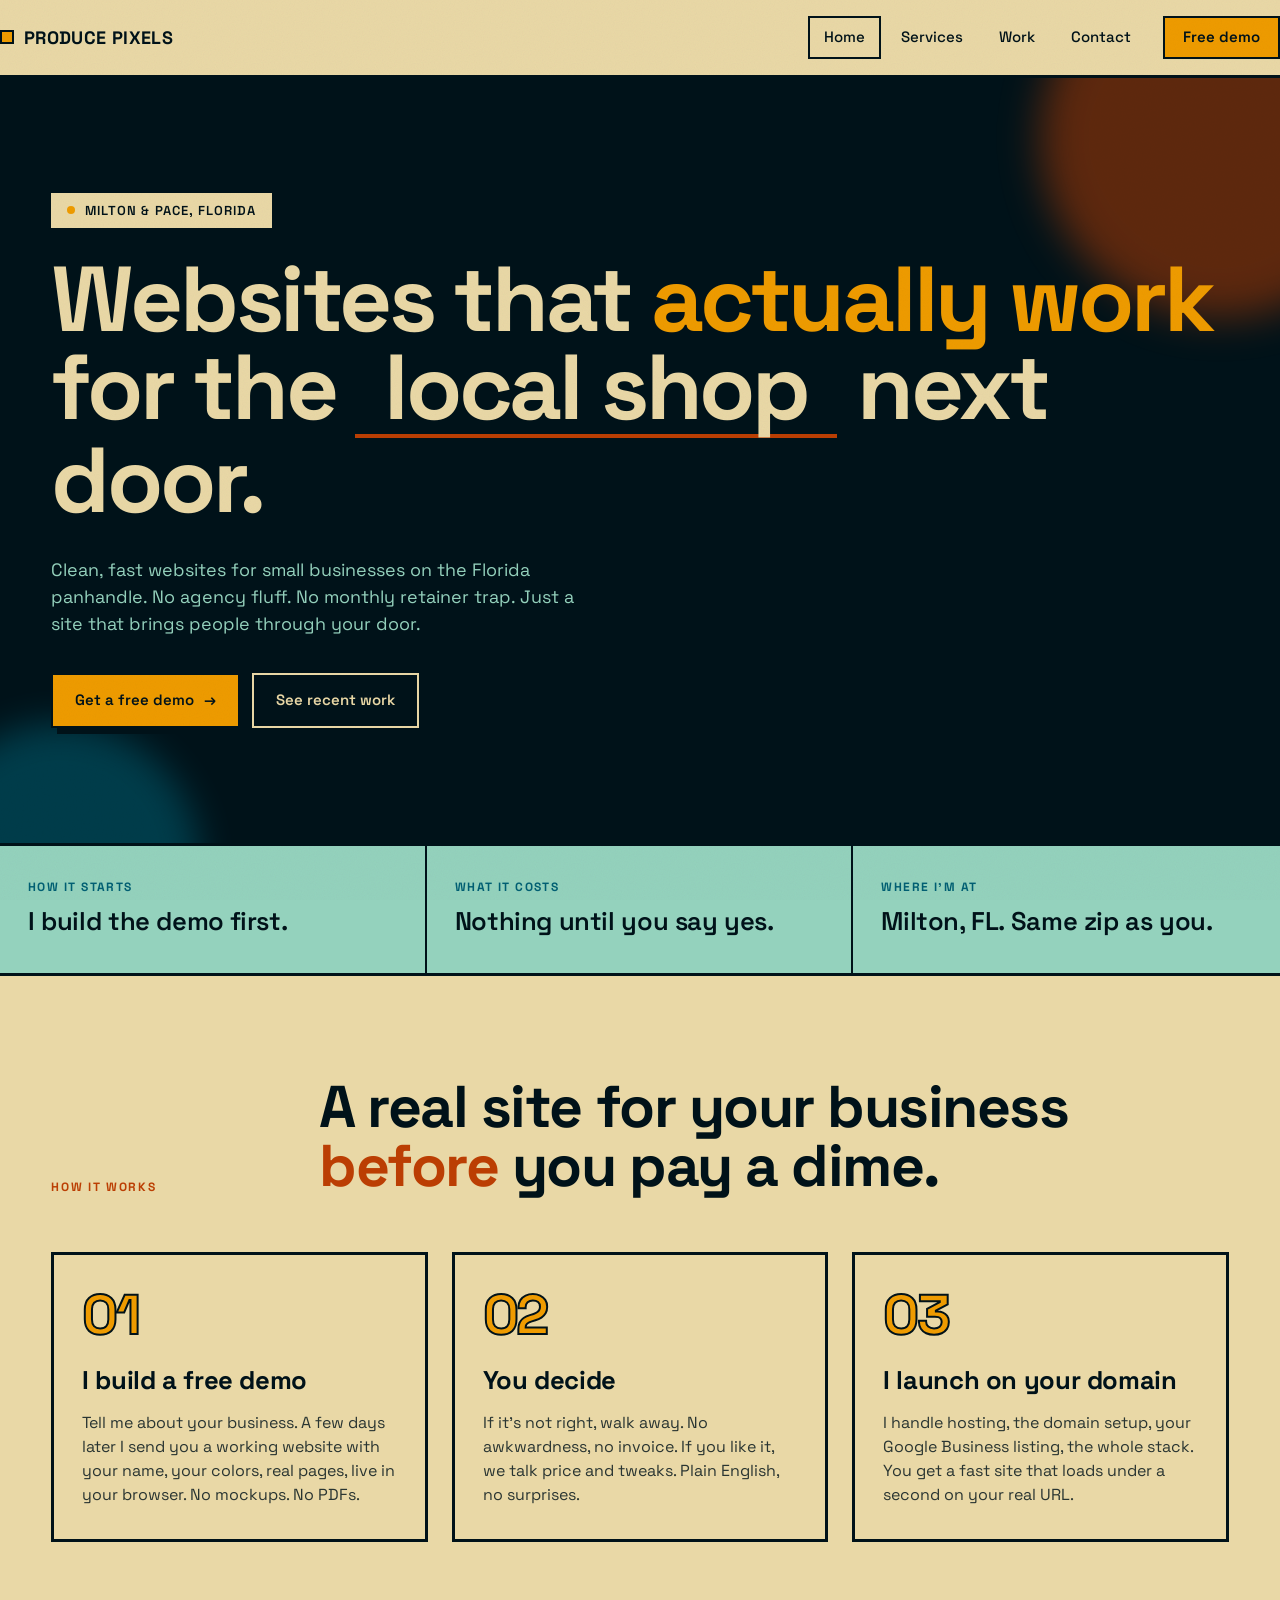
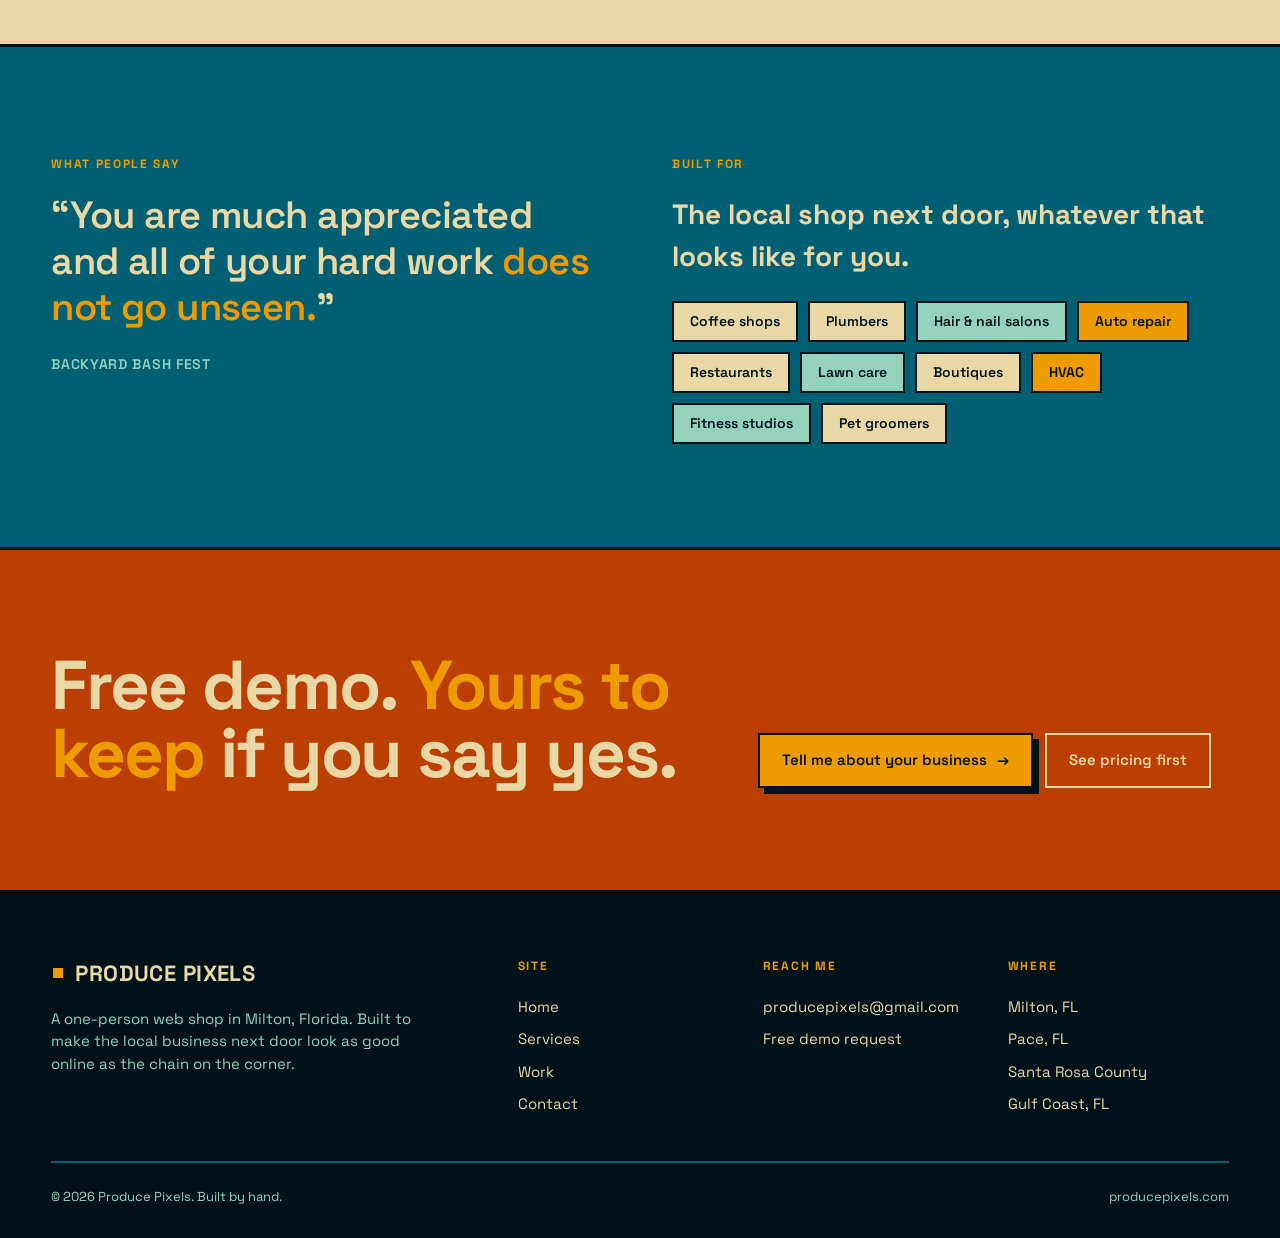
==== index.html @ ea698794 "Initial commit: Produce Pixels v1 site Vanilla HTML/CSS/JS multi-page site for the Produce Pixels we" ====
<!doctype html>
<html lang="en">
<head>
  <meta charset="utf-8" />
  <meta name="viewport" content="width=device-width, initial-scale=1" />
  <title>Produce Pixels / Websites for Milton &amp; Pace small businesses</title>
  <meta name="description" content="Clean, fast websites for small businesses in Milton and Pace, Florida. Free demo first. You decide if you want it." />
  <meta name="theme-color" content="#001219" />

  <link rel="preconnect" href="https://fonts.googleapis.com">
  <link rel="preconnect" href="https://fonts.gstatic.com" crossorigin>
  <link href="https://fonts.googleapis.com/css2?family=Space+Grotesk:wght@400;500;600;700&display=swap" rel="stylesheet">

  <link rel="stylesheet" href="styles.css" />
</head>
<body>

  <header class="topbar">
    <div class="shell topbar-inner">
      <a href="index.html" class="brand"><span class="blip"></span>Produce Pixels</a>
      <button class="mobile-toggle" aria-expanded="false" aria-controls="primary-nav">Menu</button>
      <nav class="nav" id="primary-nav">
        <a href="index.html" aria-current="page">Home</a>
        <a href="services.html">Services</a>
        <a href="portfolio.html">Work</a>
        <a href="contact.html">Contact</a>
        <a href="contact.html" class="cta">Free demo</a>
      </nav>
    </div>
  </header>

  <main>

    <section class="hero">
      <div class="hero-glow" aria-hidden="true"></div>
      <div class="shell hero-grid">
        <div>
          <span class="tag-row"><span class="pip"></span>Milton &amp; Pace, Florida</span>
          <h1 class="h1">Websites that <span class="accent">actually&nbsp;work</span> for the <span class="cycle" data-cycle="local shop|coffee shop|plumber|hair salon|diner|lawn guy|HVAC tech|boutique|auto shop">local shop</span> next door.</h1>
          <p class="hero-sub">Clean, fast websites for small businesses on the Florida panhandle. No agency fluff. No monthly retainer trap. Just a site that brings people through your door.</p>
          <div class="hero-actions">
            <a href="contact.html" class="btn btn-primary">Get a free demo <span class="arrow">→</span></a>
            <a href="portfolio.html" class="btn btn-onDark">See recent work</a>
          </div>
        </div>
      </div>
    </section>

    <section class="facts">
      <div class="facts-grid">
        <div class="fact">
          <p class="label">How it starts</p>
          <p class="value">I build the demo first.</p>
        </div>
        <div class="fact">
          <p class="label">What it costs</p>
          <p class="value">Nothing until you say yes.</p>
        </div>
        <div class="fact">
          <p class="label">Where I&rsquo;m at</p>
          <p class="value">Milton, FL. Same zip as you.</p>
        </div>
      </div>
    </section>

    <section class="section">
      <div class="shell">
        <div class="section-header">
          <span class="section-label">How it works</span>
          <h2 class="h2">A real site for your business <span class="accent">before</span> you pay a dime.</h2>
        </div>
        <div class="steps">
          <div class="step">
            <div class="num">01</div>
            <h3>I build a free demo</h3>
            <p>Tell me about your business. A few days later I send you a working website with your name, your colors, real pages, live in your browser. No mockups. No PDFs.</p>
          </div>
          <div class="step">
            <div class="num">02</div>
            <h3>You decide</h3>
            <p>If it&rsquo;s not right, walk away. No awkwardness, no invoice. If you like it, we talk price and tweaks. Plain English, no surprises.</p>
          </div>
          <div class="step">
            <div class="num">03</div>
            <h3>I launch on your domain</h3>
            <p>I handle hosting, the domain setup, your Google Business listing, the whole stack. You get a fast site that loads under a second on your real URL.</p>
          </div>
        </div>
      </div>
    </section>

    <section class="proof">
      <div class="shell proof-grid">
        <div class="quote-block">
          <span class="section-label">What people say</span>
          <p class="quote">&ldquo;You are much appreciated and all of your hard work <span class="accent">does not go unseen.</span>&rdquo;</p>
          <div class="quote-meta">Backyard Bash Fest</div>
        </div>
        <div class="industries-block">
          <span class="section-label">Built for</span>
          <h3>The local shop next door, whatever that looks like for you.</h3>
          <div class="chips">
            <span class="chip">Coffee shops</span>
            <span class="chip">Plumbers</span>
            <span class="chip">Hair &amp; nail salons</span>
            <span class="chip">Auto repair</span>
            <span class="chip">Restaurants</span>
            <span class="chip">Lawn care</span>
            <span class="chip">Boutiques</span>
            <span class="chip">HVAC</span>
            <span class="chip">Fitness studios</span>
            <span class="chip">Pet groomers</span>
          </div>
        </div>
      </div>
    </section>

    <section class="cta-band">
      <div class="shell cta-grid">
        <h2 class="cta-headline">Free demo. <span class="accent">Yours to keep</span> if you say yes.</h2>
        <div class="cta-row">
          <a href="contact.html" class="btn btn-primary">Tell me about your business <span class="arrow">→</span></a>
          <a href="services.html" class="btn btn-onDark">See pricing first</a>
        </div>
      </div>
    </section>

  </main>

  <footer class="footer">
    <div class="shell">
      <div class="footer-grid">
        <div>
          <a href="index.html" class="brand"><span class="blip"></span>Produce Pixels</a>
          <p class="footer-tag">A one-person web shop in Milton, Florida. Built to make the local business next door look as good online as the chain on the corner.</p>
        </div>
        <div class="footer-cols">
          <div class="footer-col">
            <h4>Site</h4>
            <a href="index.html">Home</a>
            <a href="services.html">Services</a>
            <a href="portfolio.html">Work</a>
            <a href="contact.html">Contact</a>
          </div>
          <div class="footer-col">
            <h4>Reach me</h4>
            <a href="mailto:producepixels@gmail.com">producepixels@gmail.com</a>
            <a href="contact.html">Free demo request</a>
          </div>
          <div class="footer-col">
            <h4>Where</h4>
            <a>Milton, FL</a>
            <a>Pace, FL</a>
            <a>Santa Rosa County</a>
            <a>Gulf Coast, FL</a>
          </div>
        </div>
      </div>
      <div class="footer-bottom">
        <span>&copy; 2026 Produce Pixels. Built by hand.</span>
        <span>producepixels.com</span>
      </div>
    </div>
  </footer>

  <script src="script.js"></script>

</body>
</html>
---- styles.css ----
:root {
  --ink-black: #001219;
  --dark-teal: #005f73;
  --dark-cyan: #0a9396;
  --pearl-aqua: #94d2bd;
  --vanilla-custard: #e9d8a6;
  --golden-orange: #ee9b00;
  --burnt-caramel: #ca6702;
  --rusty-spice: #bb3e03;
  --oxidized-iron: #ae2012;
  --brown-red: #9b2226;

  --bg: var(--vanilla-custard);
  --ink: var(--ink-black);
  --ink-soft: rgba(0, 18, 25, 0.72);
  --rule: var(--ink-black);

  --max: 1320px;
  --gutter: clamp(20px, 4vw, 64px);
  --border-w: 3px;

  --sans: "Space Grotesk", -apple-system, BlinkMacSystemFont, "Segoe UI", Roboto, "Helvetica Neue", Arial, sans-serif;
}

* { box-sizing: border-box; }
html, body { margin: 0; padding: 0; }

html {
  background: var(--bg);
  color: var(--ink);
  font-family: var(--sans);
  font-size: 17px;
  line-height: 1.5;
  -webkit-font-smoothing: antialiased;
  text-rendering: optimizeLegibility;
}

body { overflow-x: hidden; }

a { color: inherit; text-decoration: none; }
img, svg { display: block; max-width: 100%; }
button { font-family: inherit; }

.shell {
  max-width: var(--max);
  margin: 0 auto;
  padding-left: var(--gutter);
  padding-right: var(--gutter);
}

.full {
  padding-left: var(--gutter);
  padding-right: var(--gutter);
}

/* ============ TOP BAR ============ */
.topbar {
  position: sticky;
  top: 0;
  z-index: 50;
  background: var(--vanilla-custard);
  border-bottom: var(--border-w) solid var(--ink-black);
}
.topbar-inner {
  display: flex;
  align-items: center;
  justify-content: space-between;
  padding: 16px 0;
}
.brand {
  font-weight: 700;
  font-size: 18px;
  letter-spacing: 0.02em;
  text-transform: uppercase;
  display: inline-flex;
  align-items: center;
  gap: 10px;
}
.brand .blip {
  width: 14px;
  height: 14px;
  background: var(--golden-orange);
  border: 2px solid var(--ink-black);
  display: inline-block;
}
.nav {
  display: flex;
  gap: 4px;
  align-items: center;
  font-weight: 500;
  font-size: 15px;
}
.nav a {
  padding: 8px 14px;
  color: var(--ink-black);
  border: 2px solid transparent;
  transition: background .12s ease, color .12s ease, border-color .12s ease;
}
.nav a:hover { background: var(--ink-black); color: var(--vanilla-custard); }
.nav a[aria-current="page"] {
  border-color: var(--ink-black);
}
.nav .cta {
  background: var(--golden-orange);
  color: var(--ink-black);
  border: 2px solid var(--ink-black);
  font-weight: 600;
  margin-left: 12px;
  padding: 8px 18px;
}
.nav .cta:hover { background: var(--rusty-spice); color: var(--vanilla-custard); }

.mobile-toggle {
  display: none;
  background: var(--ink-black);
  color: var(--vanilla-custard);
  border: 2px solid var(--ink-black);
  padding: 8px 16px;
  font-size: 14px;
  font-weight: 600;
  text-transform: uppercase;
  letter-spacing: 0.05em;
  cursor: pointer;
}

/* ============ HERO ============ */
.hero {
  background: var(--ink-black);
  color: var(--vanilla-custard);
  border-bottom: var(--border-w) solid var(--ink-black);
  padding-top: clamp(56px, 9vw, 130px);
  padding-bottom: clamp(56px, 9vw, 130px);
  position: relative;
  overflow: hidden;
}
.hero::before {
  content: "";
  position: absolute;
  right: -120px;
  top: -120px;
  width: 360px;
  height: 360px;
  background: var(--rusty-spice);
  border-radius: 50%;
  opacity: 0.5;
  filter: blur(20px);
  pointer-events: none;
  animation: drift1 18s ease-in-out infinite;
}
.hero::after {
  content: "";
  position: absolute;
  left: -80px;
  bottom: -160px;
  width: 280px;
  height: 280px;
  background: var(--dark-teal);
  border-radius: 50%;
  opacity: 0.55;
  filter: blur(18px);
  pointer-events: none;
  animation: drift2 22s ease-in-out infinite;
}
.hero-grid {
  position: relative;
  z-index: 1;
  display: grid;
  grid-template-columns: 1fr;
  gap: 40px;
  align-items: end;
}
.tag-row {
  display: inline-flex;
  align-items: center;
  gap: 10px;
  padding: 6px 14px;
  background: var(--vanilla-custard);
  color: var(--ink-black);
  font-size: 13px;
  font-weight: 600;
  letter-spacing: 0.08em;
  text-transform: uppercase;
  border: 2px solid var(--vanilla-custard);
  margin-bottom: 28px;
}
.tag-row .pip {
  width: 8px;
  height: 8px;
  background: var(--golden-orange);
  border-radius: 50%;
}
.h1 {
  font-weight: 700;
  font-size: clamp(40px, 7.2vw, 96px);
  line-height: 0.95;
  letter-spacing: -0.035em;
  margin: 0 0 32px;
  color: var(--vanilla-custard);
}
.h1 .accent { color: var(--golden-orange); }
.h1 .underline {
  background: linear-gradient(transparent 64%, var(--rusty-spice) 64%, var(--rusty-spice) 88%, transparent 88%);
  padding: 0 0.05em;
}
.hero-sub {
  max-width: 50ch;
  font-size: clamp(17px, 1.4vw, 20px);
  color: var(--pearl-aqua);
  margin: 0 0 36px;
}
.hero-actions {
  display: flex;
  flex-wrap: wrap;
  gap: 12px;
  align-items: center;
}

.btn {
  display: inline-flex;
  align-items: center;
  gap: 10px;
  padding: 14px 22px;
  font-weight: 600;
  font-size: 15px;
  border: 2px solid var(--ink-black);
  background: var(--vanilla-custard);
  color: var(--ink-black);
  cursor: pointer;
  transition: transform .1s ease, background .15s ease, color .15s ease, border-color .15s ease, box-shadow .12s ease;
}
.btn .arrow { display: inline-block; transition: transform .15s ease; }
.btn:hover .arrow { transform: translate(3px, -1px); }

.btn-primary {
  background: var(--golden-orange);
  color: var(--ink-black);
  box-shadow: 6px 6px 0 var(--ink-black);
}
.btn-primary:hover {
  background: var(--rusty-spice);
  color: var(--vanilla-custard);
  box-shadow: 8px 8px 0 var(--ink-black);
}

.btn-onDark {
  background: transparent;
  color: var(--vanilla-custard);
  border-color: var(--vanilla-custard);
}
.btn-onDark:hover {
  background: var(--vanilla-custard);
  color: var(--ink-black);
}

.btn-ghost:hover {
  background: var(--ink-black);
  color: var(--vanilla-custard);
}

/* ============ FACTS STRIP ============ */
.facts {
  background: var(--pearl-aqua);
  color: var(--ink-black);
  border-bottom: var(--border-w) solid var(--ink-black);
  padding: 0;
}
.facts-grid {
  display: grid;
  grid-template-columns: 1fr;
}
.fact {
  padding: 28px var(--gutter);
  border-bottom: 2px solid var(--ink-black);
}
.fact:last-child { border-bottom: none; }
.fact .label {
  font-size: 12px;
  font-weight: 700;
  letter-spacing: 0.12em;
  text-transform: uppercase;
  color: var(--dark-teal);
  margin: 0 0 6px;
}
.fact .value {
  font-size: clamp(20px, 2vw, 26px);
  font-weight: 600;
  letter-spacing: -0.015em;
  margin: 0;
}

/* ============ SECTION ============ */
.section {
  padding-top: clamp(64px, 8vw, 120px);
  padding-bottom: clamp(64px, 8vw, 120px);
}
.section-header {
  display: grid;
  grid-template-columns: 1fr;
  gap: 16px;
  margin-bottom: 56px;
  align-items: end;
}
.section-label {
  display: inline-block;
  font-size: 12px;
  font-weight: 700;
  letter-spacing: 0.14em;
  text-transform: uppercase;
  color: var(--rusty-spice);
}
.h2 {
  font-weight: 700;
  font-size: clamp(34px, 4.6vw, 60px);
  line-height: 1.0;
  letter-spacing: -0.025em;
  margin: 0;
  max-width: 22ch;
}
.h2 .accent { color: var(--rusty-spice); }
.h2 .box {
  background: var(--golden-orange);
  border: 2px solid var(--ink-black);
  padding: 0 0.15em;
  display: inline-block;
}

/* ============ STEPS ============ */
.steps {
  display: grid;
  grid-template-columns: 1fr;
  gap: 20px;
}
.step {
  border: var(--border-w) solid var(--ink-black);
  background: var(--vanilla-custard);
  padding: 32px 28px;
  position: relative;
  transition: transform .15s ease, box-shadow .15s ease;
}
.step:hover {
  transform: translate(-3px, -3px);
  box-shadow: 8px 8px 0 var(--ink-black);
}
.step .num {
  font-size: 56px;
  font-weight: 700;
  letter-spacing: -0.04em;
  line-height: 1;
  color: var(--golden-orange);
  -webkit-text-stroke: 2px var(--ink-black);
  margin-bottom: 18px;
}
.step h3 {
  font-size: clamp(22px, 2vw, 28px);
  font-weight: 700;
  letter-spacing: -0.015em;
  margin: 0 0 12px;
}
.step p {
  margin: 0;
  font-size: 16px;
  color: var(--ink-black);
  opacity: 0.82;
}

/* ============ PROOF / INDUSTRIES ============ */
.proof {
  background: var(--dark-teal);
  color: var(--vanilla-custard);
  border-top: var(--border-w) solid var(--ink-black);
  border-bottom: var(--border-w) solid var(--ink-black);
  padding: clamp(64px, 8vw, 120px) 0;
}
.proof-grid {
  display: grid;
  grid-template-columns: 1fr;
  gap: 56px;
  align-items: start;
}
.quote-block .section-label { color: var(--golden-orange); }
.quote {
  font-size: clamp(24px, 3vw, 38px);
  line-height: 1.2;
  font-weight: 600;
  letter-spacing: -0.015em;
  margin: 18px 0 24px;
  max-width: 24ch;
  color: var(--vanilla-custard);
}
.quote .accent { color: var(--golden-orange); }
.quote-meta {
  font-size: 14px;
  font-weight: 600;
  letter-spacing: 0.05em;
  text-transform: uppercase;
  color: var(--pearl-aqua);
}

.industries-block .section-label { color: var(--golden-orange); }
.industries-block h3 {
  font-size: clamp(22px, 2.2vw, 28px);
  font-weight: 700;
  margin: 18px 0 24px;
  color: var(--vanilla-custard);
}
.chips {
  display: flex;
  flex-wrap: wrap;
  gap: 10px;
}
.chip {
  display: inline-flex;
  align-items: center;
  padding: 8px 16px;
  background: var(--vanilla-custard);
  color: var(--ink-black);
  border: 2px solid var(--ink-black);
  font-weight: 600;
  font-size: 14px;
}
.chip:nth-child(3n) { background: var(--pearl-aqua); }
.chip:nth-child(4n) { background: var(--golden-orange); }

/* ============ CTA BAND ============ */
.cta-band {
  background: var(--rusty-spice);
  color: var(--vanilla-custard);
  border-bottom: var(--border-w) solid var(--ink-black);
  padding: clamp(64px, 8vw, 120px) 0;
}
.cta-grid {
  display: grid;
  grid-template-columns: 1fr;
  gap: 32px;
  align-items: end;
}
.cta-headline {
  font-size: clamp(36px, 5.4vw, 80px);
  line-height: 0.98;
  letter-spacing: -0.03em;
  font-weight: 700;
  margin: 0;
}
.cta-headline .accent { color: var(--golden-orange); }
.cta-row { display: flex; flex-wrap: wrap; gap: 12px; }

.cta-band .btn-primary {
  background: var(--golden-orange);
  color: var(--ink-black);
  border-color: var(--ink-black);
}
.cta-band .btn-primary:hover {
  background: var(--ink-black);
  color: var(--golden-orange);
}

/* ============ FOOTER ============ */
.footer {
  background: var(--ink-black);
  color: var(--vanilla-custard);
  padding: 64px 0 32px;
}
.footer-grid {
  display: grid;
  grid-template-columns: 1fr;
  gap: 40px;
}
.footer .brand { color: var(--vanilla-custard); font-size: 22px; }
.footer-tag {
  max-width: 38ch;
  margin: 18px 0 0;
  color: var(--pearl-aqua);
  font-size: 15px;
}
.footer-cols {
  display: grid;
  grid-template-columns: 1fr 1fr;
  gap: 24px;
}
.footer-col h4 {
  font-size: 12px;
  font-weight: 700;
  letter-spacing: 0.14em;
  text-transform: uppercase;
  color: var(--golden-orange);
  margin: 0 0 16px;
}
.footer-col a {
  display: block;
  padding: 5px 0;
  color: var(--vanilla-custard);
  font-size: 15px;
}
.footer-col a:hover { color: var(--golden-orange); }
.footer-bottom {
  border-top: 2px solid var(--dark-teal);
  margin-top: 40px;
  padding-top: 24px;
  display: flex;
  flex-wrap: wrap;
  gap: 12px;
  justify-content: space-between;
  font-size: 13px;
  color: var(--pearl-aqua);
}

/* ============ TABLET ============ */
@media (min-width: 720px) {
  .hero-grid {
    grid-template-columns: 1fr;
    gap: 56px;
  }
  .facts-grid {
    grid-template-columns: 1fr 1fr 1fr;
  }
  .fact {
    border-bottom: none;
    border-right: 2px solid var(--ink-black);
    padding: 32px 28px;
  }
  .fact:last-child { border-right: none; }
  .section-header {
    grid-template-columns: 220px 1fr;
    gap: 48px;
  }
  .steps {
    grid-template-columns: 1fr 1fr 1fr;
    gap: 24px;
  }
  .proof-grid {
    grid-template-columns: 1fr 1fr;
    gap: 64px;
  }
  .cta-grid {
    grid-template-columns: 1.4fr 1fr;
    gap: 48px;
  }
  .footer-grid {
    grid-template-columns: 1.2fr 2fr;
    align-items: start;
  }
  .footer-cols {
    grid-template-columns: 1fr 1fr 1fr;
  }
}

/* ============ MOBILE NAV ============ */
@media (max-width: 720px) {
  .nav { display: none; }
  .nav.open {
    display: flex;
    position: absolute;
    top: 100%;
    left: 0;
    right: 0;
    flex-direction: column;
    align-items: stretch;
    gap: 0;
    background: var(--vanilla-custard);
    padding: 8px var(--gutter) 24px;
    border-bottom: var(--border-w) solid var(--ink-black);
  }
  .nav.open a {
    width: 100%;
    padding: 14px 0;
    border-bottom: 2px solid var(--ink-black);
    font-size: 17px;
    border-left: none;
    border-right: none;
    border-top: none;
  }
  .nav.open a:last-child { border-bottom: none; }
  .nav.open .cta {
    margin-top: 14px;
    margin-left: 0;
    text-align: center;
  }
  .mobile-toggle { display: inline-flex; }
}

/* ============ PAGE HERO (services / portfolio / contact) ============ */
.page-hero {
  background: var(--ink-black);
  color: var(--vanilla-custard);
  border-bottom: var(--border-w) solid var(--ink-black);
  padding: clamp(56px, 8vw, 110px) 0;
}
.page-hero .h1 {
  font-size: clamp(44px, 7vw, 96px);
  margin-bottom: 20px;
}
.page-hero p {
  max-width: 56ch;
  font-size: clamp(17px, 1.3vw, 19px);
  color: var(--pearl-aqua);
  margin: 0;
}

/* ============ PRICING ============ */
.pricing {
  display: grid;
  grid-template-columns: 1fr;
  gap: 24px;
  align-items: stretch;
}
.tier {
  border: var(--border-w) solid var(--ink-black);
  background: var(--vanilla-custard);
  padding: 36px 30px;
  display: flex;
  flex-direction: column;
  gap: 16px;
  transition: transform .15s ease, box-shadow .15s ease;
}
.tier:hover {
  transform: translate(-3px, -3px);
  box-shadow: 8px 8px 0 var(--ink-black);
}
.tier.featured {
  background: var(--ink-black);
  color: var(--vanilla-custard);
}
.tier-tag {
  font-size: 12px;
  font-weight: 700;
  letter-spacing: 0.14em;
  text-transform: uppercase;
  color: var(--rusty-spice);
}
.tier.featured .tier-tag { color: var(--golden-orange); }
.tier h3 {
  font-size: 28px;
  font-weight: 700;
  margin: 0;
  letter-spacing: -0.015em;
}
.tier .price {
  font-size: 48px;
  font-weight: 700;
  letter-spacing: -0.025em;
  line-height: 1;
}
.tier .price small {
  display: block;
  margin-top: 6px;
  font-size: 13px;
  font-weight: 500;
  letter-spacing: 0;
  opacity: 0.75;
}
.tier-desc {
  margin: 0;
  font-size: 15px;
  opacity: 0.85;
}
.tier ul {
  list-style: none;
  padding: 18px 0 0;
  margin: 0;
  display: grid;
  gap: 8px;
  border-top: 2px solid var(--ink-black);
}
.tier.featured ul { border-top-color: var(--golden-orange); }
.tier li {
  padding-left: 22px;
  position: relative;
  font-size: 15px;
}
.tier li::before {
  content: "+";
  position: absolute;
  left: 0;
  top: 0;
  color: var(--rusty-spice);
  font-weight: 700;
}
.tier.featured li::before { color: var(--golden-orange); }
.tier-cta { margin-top: auto; padding-top: 18px; }

/* ============ ADD-ONS ============ */
.addons {
  border: var(--border-w) solid var(--ink-black);
  background: var(--vanilla-custard);
  margin-top: 56px;
}
.addon {
  padding: 22px 26px;
  display: flex;
  justify-content: space-between;
  align-items: baseline;
  gap: 24px;
  border-bottom: 2px solid var(--ink-black);
  flex-wrap: wrap;
}
.addon:last-child { border-bottom: none; }
.addon-name { font-weight: 600; font-size: 17px; }
.addon-name small {
  display: block;
  font-weight: 400;
  font-size: 14px;
  opacity: 0.7;
  margin-top: 2px;
}
.addon-price {
  font-weight: 700;
  color: var(--rusty-spice);
  white-space: nowrap;
  font-size: 16px;
}

/* ============ WORK GRID ============ */
.work-grid {
  display: grid;
  grid-template-columns: 1fr;
  gap: 24px;
}
.work-card {
  display: block;
  border: var(--border-w) solid var(--ink-black);
  background: var(--vanilla-custard);
  transition: transform .15s ease, box-shadow .15s ease;
  color: var(--ink-black);
}
.work-card:hover {
  box-shadow: 8px 8px 0 var(--ink-black);
}
.work-thumb {
  aspect-ratio: 4/3;
  padding: 26px;
  display: flex;
  flex-direction: column;
  justify-content: space-between;
  border-bottom: var(--border-w) solid var(--ink-black);
  position: relative;
}
.work-initials {
  font-size: clamp(64px, 9vw, 120px);
  font-weight: 700;
  line-height: 0.85;
  letter-spacing: -0.04em;
}
.work-tag {
  font-size: 11px;
  font-weight: 700;
  letter-spacing: 0.14em;
  text-transform: uppercase;
  align-self: flex-end;
  background: var(--ink-black);
  color: var(--vanilla-custard);
  padding: 6px 12px;
}
.work-meta {
  padding: 18px 22px 22px;
  display: flex;
  flex-direction: column;
  gap: 4px;
}
.work-meta h3 {
  font-size: 22px;
  font-weight: 700;
  margin: 0;
  letter-spacing: -0.015em;
}
.work-meta span {
  font-size: 14px;
  color: var(--ink-soft);
}
.work-meta .view {
  margin-top: 12px;
  font-size: 13px;
  font-weight: 700;
  letter-spacing: 0.1em;
  text-transform: uppercase;
  color: var(--rusty-spice);
}

/* ============ CALLOUT ============ */
.callout {
  background: var(--golden-orange);
  border: var(--border-w) solid var(--ink-black);
  padding: 36px 32px;
  margin-top: 56px;
  display: grid;
  grid-template-columns: 1fr;
  gap: 20px;
  align-items: center;
}
.callout h3 {
  margin: 0;
  font-size: clamp(24px, 3vw, 36px);
  font-weight: 700;
  letter-spacing: -0.02em;
  max-width: 22ch;
}

/* ============ FORM / CONTACT ============ */
.contact-grid {
  display: grid;
  grid-template-columns: 1fr;
  gap: 48px;
  align-items: start;
}
.form { display: grid; gap: 18px; }
.field { display: grid; gap: 6px; }
.field label {
  font-size: 12px;
  font-weight: 700;
  letter-spacing: 0.12em;
  text-transform: uppercase;
  color: var(--ink-soft);
}
.field input,
.field select,
.field textarea {
  font-family: inherit;
  font-size: 16px;
  padding: 13px 14px;
  border: var(--border-w) solid var(--ink-black);
  background: var(--vanilla-custard);
  color: var(--ink-black);
  width: 100%;
  border-radius: 0;
  transition: box-shadow .12s ease, background .12s ease;
}
.field textarea {
  min-height: 160px;
  resize: vertical;
}
.field input:focus,
.field select:focus,
.field textarea:focus {
  outline: none;
  background: #fff5dc;
  box-shadow: 5px 5px 0 var(--rusty-spice);
}
.form-row {
  display: grid;
  grid-template-columns: 1fr;
  gap: 18px;
}
.form-actions {
  display: flex;
  gap: 16px;
  align-items: center;
  flex-wrap: wrap;
  padding-top: 6px;
}
.form-note {
  font-size: 14px;
  color: var(--ink-soft);
  margin: 0;
  max-width: 40ch;
}

.info-block {
  border: var(--border-w) solid var(--ink-black);
  background: var(--pearl-aqua);
  padding: 32px 28px;
  display: grid;
  gap: 22px;
}
.info-block h3 {
  margin: 0;
  font-size: 22px;
  font-weight: 700;
  letter-spacing: -0.015em;
}
.info-row { display: grid; gap: 4px; }
.info-row .label {
  font-size: 11px;
  font-weight: 700;
  letter-spacing: 0.14em;
  text-transform: uppercase;
  color: var(--dark-teal);
}
.info-row .value {
  font-size: 17px;
  font-weight: 600;
  color: var(--ink-black);
}
.info-row a.value:hover { color: var(--rusty-spice); }
.info-block hr {
  border: none;
  border-top: 2px solid var(--ink-black);
  margin: 4px 0;
}

@media (min-width: 720px) {
  .pricing { grid-template-columns: 1fr 1fr 1fr; gap: 20px; }
  .work-grid { grid-template-columns: 1fr 1fr; gap: 28px; }
  .callout { grid-template-columns: 1.4fr auto; gap: 32px; }
}
@media (min-width: 1080px) {
  .work-grid { grid-template-columns: 1fr 1fr 1fr; gap: 32px; }
  .contact-grid { grid-template-columns: 1.5fr 1fr; gap: 64px; }
  .form-row { grid-template-columns: 1fr 1fr; }
}

/* ============ EFFECTS ============ */

.cycle {
  display: inline-block;
  transition: opacity .28s ease, transform .28s ease;
  border-bottom: 4px solid var(--rusty-spice);
  padding-bottom: 2px;
  will-change: opacity, transform;
}

.hero { --mx: 50%; --my: 50%; }
.hero-glow {
  position: absolute;
  inset: 0;
  pointer-events: none;
  z-index: 0;
  background: radial-gradient(380px 380px at var(--mx) var(--my), rgba(238, 155, 0, 0.22), transparent 70%);
  opacity: 0;
  transition: opacity .35s ease;
}
.hero:hover .hero-glow { opacity: 1; }
@media (hover: none) { .hero-glow { display: none; } }

.btn-primary {
  --magX: 0px;
  --magY: 0px;
  transform: translate(var(--magX), var(--magY));
}
.nav .cta {
  --magX: 0px;
  --magY: 0px;
  transform: translate(var(--magX), var(--magY));
  transition: transform .12s ease, background .15s ease, color .15s ease;
}

.work-card {
  --rx: 0deg;
  --ry: 0deg;
  --lift: 0px;
  transform: perspective(900px) rotateX(var(--rx)) rotateY(var(--ry)) translate(var(--lift), var(--lift));
  transition: transform .22s cubic-bezier(.2, .7, .2, 1), box-shadow .15s ease, opacity .8s ease;
  will-change: transform;
  opacity: 0;
}
.work-card.in { opacity: 1; }
@media (hover: none) { .work-card { transform: none; } }

.step,
.tier,
.section-header,
.quote-block,
.industries-block,
.cta-headline,
.cta-row,
.addons,
.callout,
.info-block,
.form,
.fact {
  opacity: 0;
  transform: translateY(28px);
  transition: opacity .7s ease, transform .7s cubic-bezier(0.2, 0.7, 0.2, 1);
}
.step.in,
.tier.in,
.section-header.in,
.quote-block.in,
.industries-block.in,
.cta-headline.in,
.cta-row.in,
.addons.in,
.callout.in,
.info-block.in,
.form.in,
.fact.in {
  opacity: 1;
  transform: translateY(0);
}

@media (prefers-reduced-motion: reduce) {
  .cycle,
  .hero-glow,
  .step, .tier, .section-header, .quote-block, .industries-block, .cta-headline, .cta-row, .addons, .callout, .info-block, .form, .fact, .work-card {
    opacity: 1 !important;
    transform: none !important;
    transition: none !important;
  }
}

body::after {
  content: "";
  position: fixed;
  inset: 0;
  pointer-events: none;
  z-index: 100;
  opacity: 0.06;
  mix-blend-mode: multiply;
  background-image: url("data:image/svg+xml;utf8,<svg xmlns='http://www.w3.org/2000/svg' width='160' height='160'><filter id='n'><feTurbulence type='fractalNoise' baseFrequency='0.85' numOctaves='2' stitchTiles='stitch'/></filter><rect width='100%' height='100%' filter='url(%23n)'/></svg>");
}

@keyframes drift1 {
  0%, 100% { transform: translate(0, 0) scale(1); }
  33% { transform: translate(40px, 30px) scale(1.06); }
  66% { transform: translate(-30px, 50px) scale(0.94); }
}
@keyframes drift2 {
  0%, 100% { transform: translate(0, 0) scale(1); }
  40% { transform: translate(-50px, -20px) scale(1.08); }
  70% { transform: translate(30px, -40px) scale(0.96); }
}
@media (prefers-reduced-motion: reduce) {
  .hero::before, .hero::after { animation: none; }
}

::selection {
  background: var(--golden-orange);
  color: var(--ink-black);
}
::-moz-selection {
  background: var(--golden-orange);
  color: var(--ink-black);
}
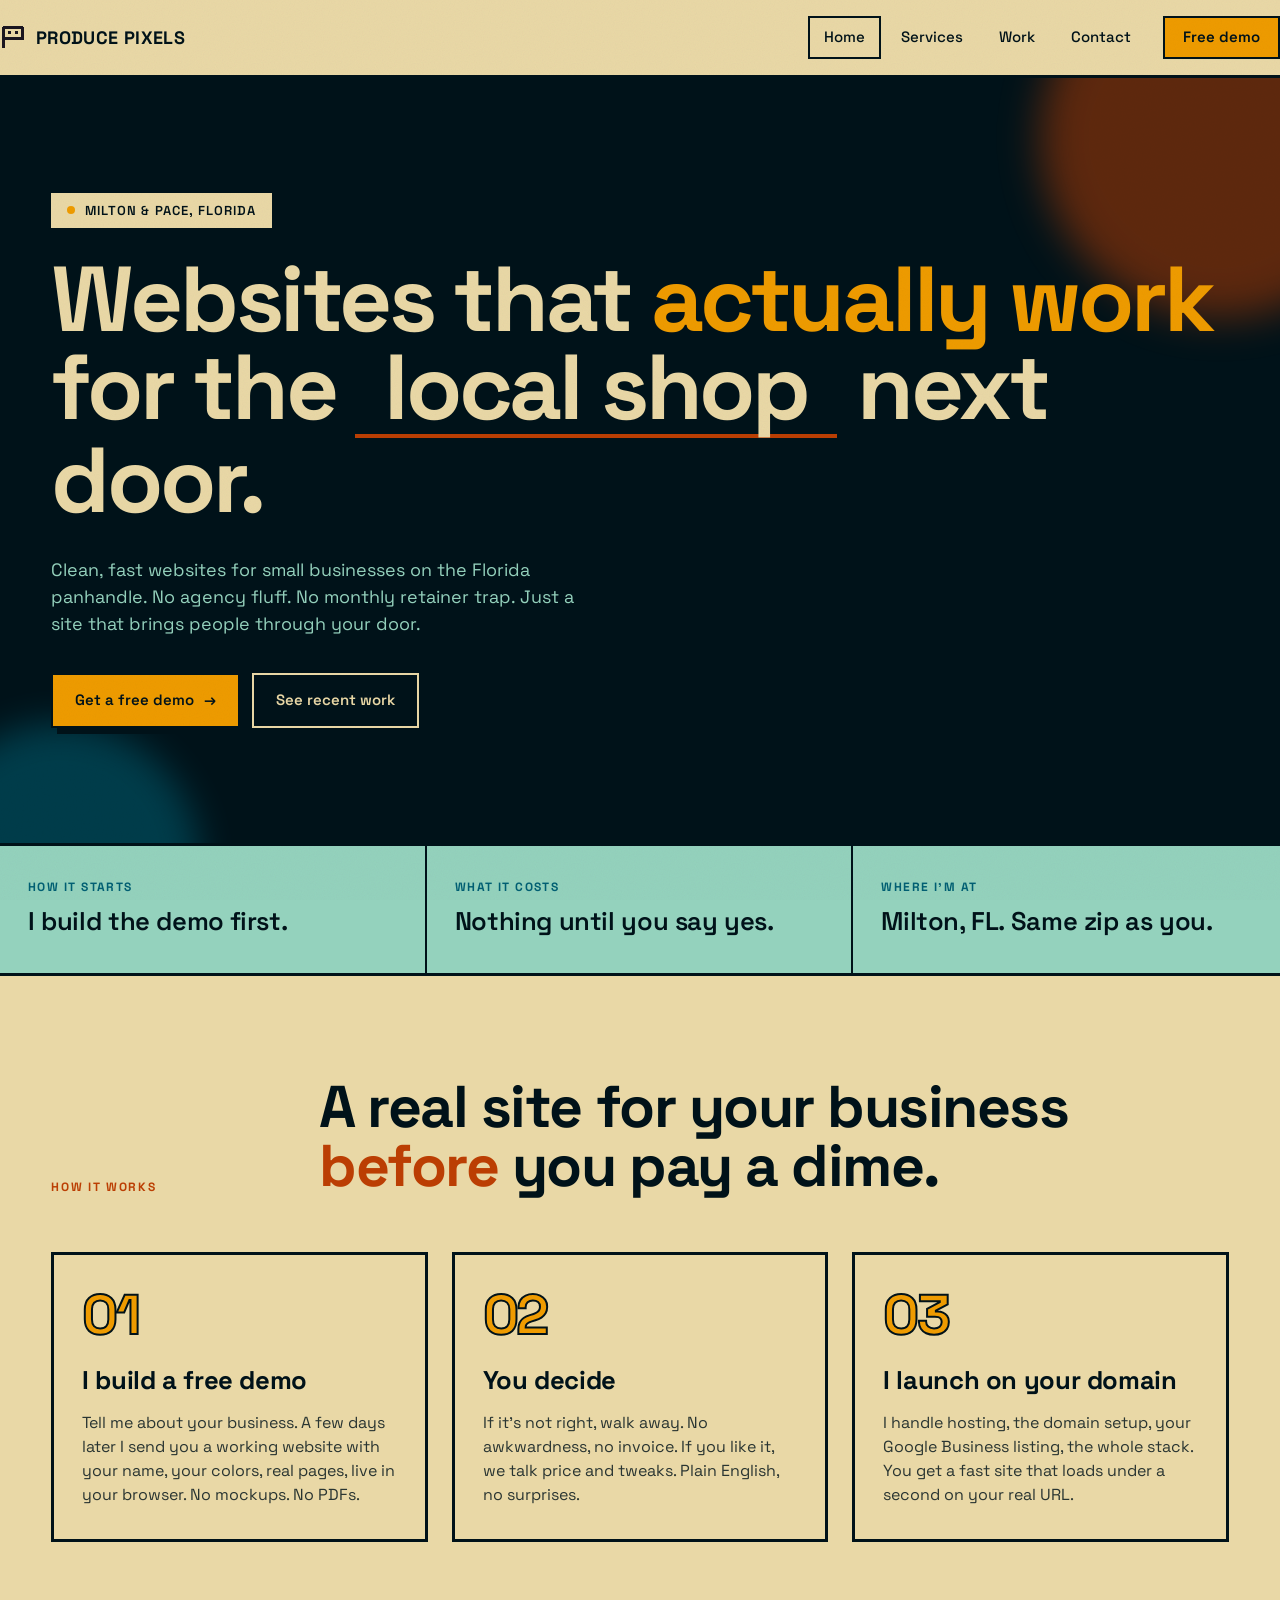
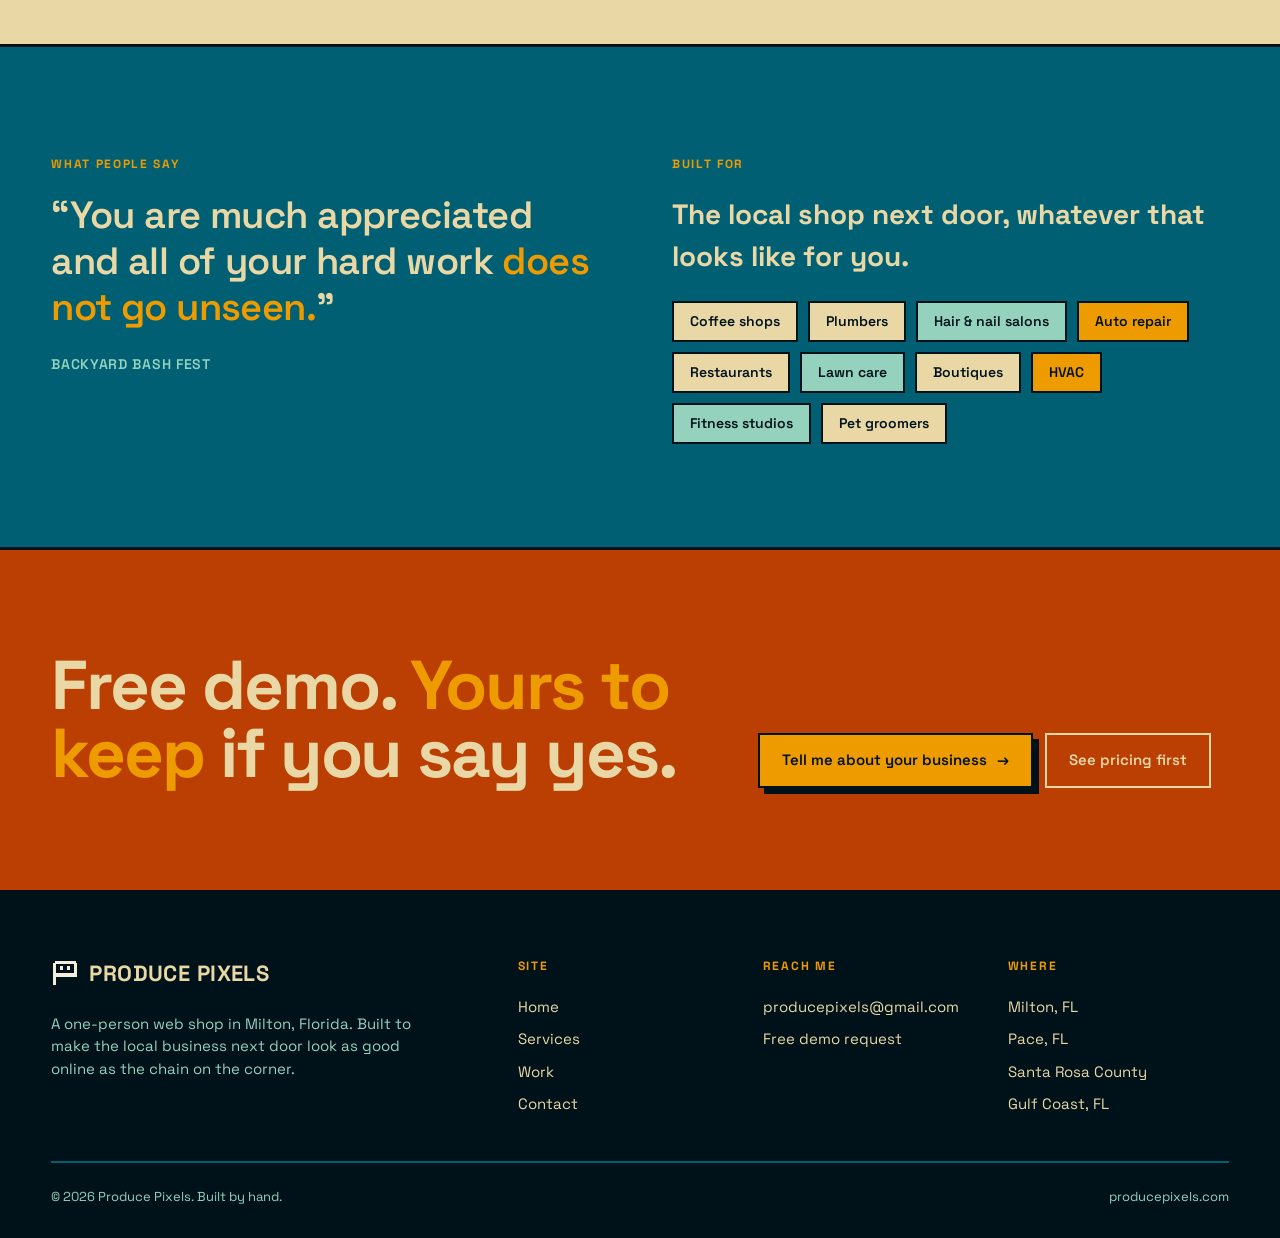
==== commit 70ec0620: "Add Produce Pixels logo to header, footer, and favicon - logo.svg (mark-mono-dark) for the cream top" ====
--- a/index.html
+++ b/index.html
@@ -5,7 +5,9 @@
   <meta name="viewport" content="width=device-width, initial-scale=1" />
   <title>Produce Pixels / Websites for Milton &amp; Pace small businesses</title>
   <meta name="description" content="Clean, fast websites for small businesses in Milton and Pace, Florida. Free demo first. You decide if you want it." />
-  <meta name="theme-color" content="#001219" />
+  <meta name="theme-color" content="#e9d8a6" />
+  <link rel="icon" type="image/svg+xml" href="logo.svg" />
+  <link rel="alternate icon" type="image/png" href="favicon.png" />
 
   <link rel="preconnect" href="https://fonts.googleapis.com">
   <link rel="preconnect" href="https://fonts.gstatic.com" crossorigin>
@@ -17,7 +19,7 @@
 
   <header class="topbar">
     <div class="shell topbar-inner">
-      <a href="index.html" class="brand"><span class="blip"></span>Produce Pixels</a>
+      <a href="index.html" class="brand"><span class="brand-mark" aria-hidden="true"></span>Produce Pixels</a>
       <button class="mobile-toggle" aria-expanded="false" aria-controls="primary-nav">Menu</button>
       <nav class="nav" id="primary-nav">
         <a href="index.html" aria-current="page">Home</a>
@@ -131,7 +133,7 @@
     <div class="shell">
       <div class="footer-grid">
         <div>
-          <a href="index.html" class="brand"><span class="blip"></span>Produce Pixels</a>
+          <a href="index.html" class="brand"><span class="brand-mark" aria-hidden="true"></span>Produce Pixels</a>
           <p class="footer-tag">A one-person web shop in Milton, Florida. Built to make the local business next door look as good online as the chain on the corner.</p>
         </div>
         <div class="footer-cols">
--- a/styles.css
+++ b/styles.css
@@ -16,7 +16,7 @@
   --rule: var(--ink-black);
 
   --max: 1320px;
-  --gutter: clamp(20px, 4vw, 64px);
+  --gutter: clamp(28px, 4vw, 64px);
   --border-w: 3px;
 
   --sans: "Space Grotesk", -apple-system, BlinkMacSystemFont, "Segoe UI", Roboto, "Helvetica Neue", Arial, sans-serif;
@@ -35,7 +35,10 @@
   text-rendering: optimizeLegibility;
 }
 
-body { overflow-x: hidden; }
+body {
+  overflow-x: hidden;
+  overflow-x: clip;
+}
 
 a { color: inherit; text-decoration: none; }
 img, svg { display: block; max-width: 100%; }
@@ -76,12 +79,20 @@
   align-items: center;
   gap: 10px;
 }
-.brand .blip {
-  width: 14px;
-  height: 14px;
-  background: var(--golden-orange);
-  border: 2px solid var(--ink-black);
+.brand-mark {
+  width: 26px;
+  height: 26px;
   display: inline-block;
+  background-size: contain;
+  background-repeat: no-repeat;
+  background-position: center;
+  flex-shrink: 0;
+}
+.topbar .brand-mark { background-image: url("logo.svg"); }
+.footer .brand-mark {
+  background-image: url("logo-light.svg");
+  width: 28px;
+  height: 28px;
 }
 .nav {
   display: flex;
